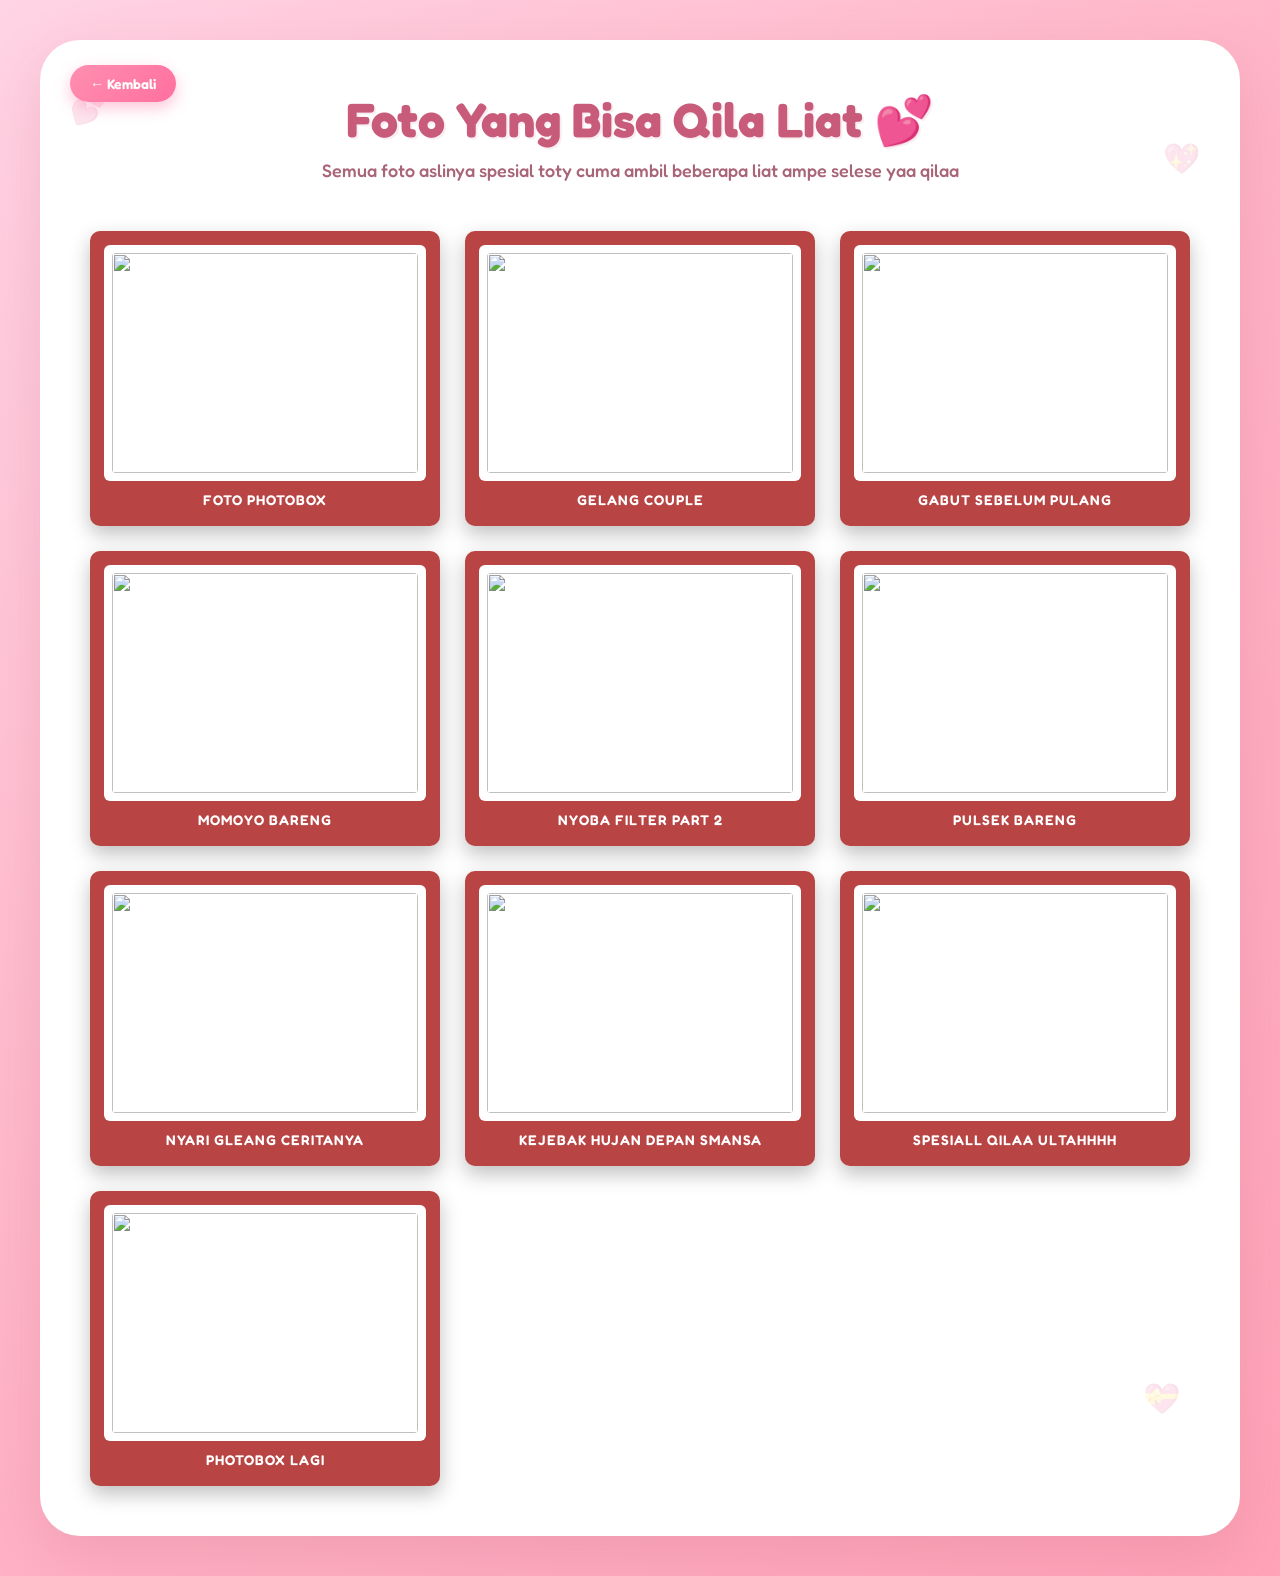
==== memori.html @ ced9bf17 "Add files via upload" ====
<!DOCTYPE html>
<html lang="id">

<head>
    <meta charset="UTF-8">
    <meta name="viewport" content="width=device-width, initial-scale=1.0">
    <title>For Qila - Valentine's Day</title>
    <link
        href="https://fonts.googleapis.com/css2?family=Fredoka:wght@400;500;600;700&family=Poppins:wght@400;500;600&display=swap"
        rel="stylesheet">
    <style>
        * {
            margin: 0;
            padding: 0;
            box-sizing: border-box;
        }

        body {
            font-family: 'Fredoka', sans-serif;
            background: linear-gradient(135deg, #ffd4e5 0%, #ffb3c6 50%, #ffa3b8 100%);
            min-height: 100vh;
            padding: 40px 20px;
            position: relative;
        }

        /* Decorative floating hearts */
        body::before,
        body::after {
            content: '💕';
            position: fixed;
            font-size: 40px;
            opacity: 0.1;
            animation: float 6s ease-in-out infinite;
            z-index: 0;
        }

        body::before {
            top: 10%;
            left: 5%;
            animation-delay: 0s;
        }

        body::after {
            bottom: 10%;
            right: 5%;
            animation-delay: 3s;
        }

        @keyframes float {

            0%,
            100% {
                transform: translateY(0px) rotate(0deg);
            }

            50% {
                transform: translateY(-20px) rotate(10deg);
            }
        }

        .container {
            max-width: 1200px;
            margin: 0 auto;
            background: #ffffff;
            border-radius: 40px;
            padding: 50px 40px;
            box-shadow: 0 20px 60px rgba(184, 88, 114, 0.2);
            position: relative;
            z-index: 1;
        }

        .header {
            text-align: center;
            margin-bottom: 50px;
        }

        .header h1 {
            font-size: 48px;
            color: #c85a7a;
            font-weight: 700;
            margin-bottom: 10px;
            text-shadow: 2px 2px 0px rgba(200, 90, 122, 0.1);
        }

        .header p {
            font-size: 18px;
            color: #a86578;
            font-weight: 500;
        }

        /* Gallery Grid Layout */
        .gallery-grid {
            display: grid;
            grid-template-columns: 1fr 1fr 1fr;
            grid-template-rows: repeat(2, 1fr);
            gap: 25px;
            max-width: 1100px;
            margin: 0 auto;
        }

        /* Left Column - 2 photos stacked */
        .photo-card:nth-child(1) {
            grid-column: 1;
            grid-row: 1;
        }

        .photo-card:nth-child(2) {
            grid-column: 1;
            grid-row: 2;
        }

        /* Center Column - 2 photos stacked */
        .photo-card:nth-child(3) {
            grid-column: 2;
            grid-row: 1;
        }

        .photo-card:nth-child(4) {
            grid-column: 2;
            grid-row: 2;
        }

        /* Right Column - 2 photos stacked */
        .photo-card:nth-child(5) {
            grid-column: 3;
            grid-row: 1;
        }

        .photo-card:nth-child(6) {
            grid-column: 3;
            grid-row: 2;
        }

        /* Photo Card Style */
        .photo-card {
            background: #c85a7a;
            border-radius: 15px;
            overflow: hidden;
            box-shadow: 0 8px 20px rgba(200, 90, 122, 0.25);
            transition: all 0.4s cubic-bezier(0.175, 0.885, 0.32, 1.275);
            cursor: pointer;
            position: relative;
        }

        .photo-card::before {
            content: '';
            position: absolute;
            top: 0;
            left: 0;
            width: 100%;
            height: 100%;
            background: rgba(255, 255, 255, 0);
            transition: background 0.3s ease;
            z-index: 1;
            pointer-events: none;
        }

        .photo-card:hover {
            transform: scale(1.05) rotate(1deg);
            box-shadow: 0 15px 35px rgba(200, 90, 122, 0.4);
            z-index: 10;
        }

        .photo-card:hover::before {
            background: rgba(255, 255, 255, 0.1);
        }

        /* POLAROID STYLE */
        .photo-card.polaroid {
            background: #b84444;
            /* merah frame */
            padding: 14px 14px 18px;
            border-radius: 10px;
            box-shadow: 0 8px 20px rgba(0, 0, 0, 0.25);
            transition: transform 0.3s ease;
        }

        .photo-card.polaroid:hover {
            transform: scale(1.03);
        }

        /* area foto */
        .polaroid-inner {
            background: #fff;
            padding: 8px;
            border-radius: 6px;
        }

        .polaroid-inner img {
            width: 100%;
            height: 220px;
            object-fit: cover;
            border-radius: 4px;
            display: block;
        }

        /* text bawah */
        .polaroid-text {
            margin-top: 10px;
            text-align: center;
            color: #fff;
            font-size: 14px;
            font-weight: 600;
            letter-spacing: 1px;
        }


        .photo-wrapper {
            width: 100%;
            height: 280px;
            overflow: hidden;
            background: #f5f5f5;
        }

        .photo-wrapper img {
            width: 100%;
            height: 100%;
            object-fit: cover;
            display: block;
            transition: transform 0.4s ease;
        }

        .photo-card:hover .photo-wrapper img {
            transform: scale(1.1);
        }

        .photo-caption {
            background: #c85a7a;
            padding: 20px;
            text-align: center;
        }

        .photo-caption p {
            color: #ffffff;
            font-size: 16px;
            font-weight: 600;
            letter-spacing: 1px;
            text-transform: uppercase;
        }

        /* Decorative elements */
        .heart-decoration {
            position: absolute;
            font-size: 30px;
            opacity: 0.15;
            pointer-events: none;
        }

        .heart-decoration:nth-of-type(1) {
            top: 50px;
            left: 30px;
            animation: float 5s ease-in-out infinite;
        }

        .heart-decoration:nth-of-type(2) {
            top: 100px;
            right: 40px;
            animation: float 6s ease-in-out infinite 1s;
        }

        .heart-decoration:nth-of-type(3) {
            bottom: 80px;
            left: 50px;
            animation: float 7s ease-in-out infinite 2s;
        }

        .heart-decoration:nth-of-type(4) {
            bottom: 120px;
            right: 60px;
            animation: float 5.5s ease-in-out infinite 1.5s;
        }

        /* Responsive Design */
        @media (max-width: 1024px) {
            .gallery-grid {
                grid-template-columns: repeat(2, 1fr);
                grid-template-rows: auto;
                gap: 20px;
            }

            .photo-card:nth-child(1),
            .photo-card:nth-child(2),
            .photo-card:nth-child(3),
            .photo-card:nth-child(4),
            .photo-card:nth-child(5),
            .photo-card:nth-child(6) {
                grid-column: auto;
                grid-row: auto;
            }

            .photo-wrapper {
                height: 250px;
            }

            .header h1 {
                font-size: 38px;
            }
        }

        @media (max-width: 768px) {
            .container {
                padding: 35px 25px;
                border-radius: 30px;
            }

            .header {
                margin-bottom: 35px;
            }

            .header h1 {
                font-size: 32px;
                margin-top: 60px;
            }

            .header p {
                font-size: 16px;
            }

            .gallery-grid {
                grid-template-columns: 1fr;
                gap: 20px;
            }

            .photo-wrapper {
                height: 300px;
            }

            .photo-caption p {
                font-size: 14px;
            }
        }

        @media (max-width: 480px) {
            body {
                padding: 20px 10px;
            }

            .container {
                padding: 25px 15px;
                border-radius: 25px;
            }

            .header h1 {
                font-size: 28px;
                padding-top: 12px;
            }

            .header p {
                font-size: 14px;
            }

            .photo-wrapper {
                height: 250px;
            }

           
            
        }

        /* Animation for page load */
        .photo-card {
            animation: fadeInUp 0.6s ease-out backwards;
        }

        .photo-card:nth-child(1) {
            animation-delay: 0.1s;
        }

        .photo-card:nth-child(2) {
            animation-delay: 0.2s;
        }

        .photo-card:nth-child(3) {
            animation-delay: 0.3s;
        }

        .photo-card:nth-child(4) {
            animation-delay: 0.4s;
        }

        .photo-card:nth-child(5) {
            animation-delay: 0.5s;
        }

        .photo-card:nth-child(6) {
            animation-delay: 0.6s;
        }

        @keyframes fadeInUp {
            from {
                opacity: 0;
                transform: translateY(30px);
            }

            to {
                opacity: 1;
                transform: translateY(0);
            }
        }

        .header {
            animation: fadeIn 0.8s ease-out;
        }

        @keyframes fadeIn {
            from {
                opacity: 0;
            }

            to {
                opacity: 1;
            }
        }

        /* Back Button */
        .back-button {
            position: absolute;
            top: 25px;
            left: 30px;
            background: linear-gradient(135deg, #ff8fb1, #ff6f9f);
            color: white;
            text-decoration: none;
            padding: 10px 20px;
            border-radius: 25px;
            font-size: 14px;
            font-weight: 600;
            box-shadow: 0 6px 15px rgba(255, 111, 159, 0.4);
            transition: all 0.3s ease;
            z-index: 20;
        }

        .back-button:hover {
            transform: translateY(-2px);
            box-shadow: 0 10px 25px rgba(255, 111, 159, 0.6);
        }

        .back-button:active {
            transform: translateY(0);
        }
    </style>
</head>

<body>
    <div class="container">
        <a href="iya.html" class="back-button">← Kembali</a>

        <!-- Decorative Hearts -->
        <div class="heart-decoration">💕</div>
        <div class="heart-decoration">💖</div>
        <div class="heart-decoration">💗</div>
        <div class="heart-decoration">💝</div>

        <!-- Header -->
        <div class="header">
            <h1>Foto Yang Bisa Qila Liat 💕</h1>
            <p>Semua foto aslinya spesial toty cuma ambil beberapa liat ampe selese yaa qilaa</p>
        </div>

        <!-- Gallery Grid -->
        <div class="gallery-grid">
           


            <!-- Photo 2 -->
            <div class="photo-card polaroid">
                <div class="polaroid-inner">
                    <img src="image/memori2.jpg" alt="">
                </div>
                <div class="polaroid-text">FOTO PHOTOBOX</div>
            </div>


            <!-- Photo 3 -->
            <div class="photo-card polaroid">
                <div class="polaroid-inner">
                    <img src="image/memori3.jpeg" alt="">
                </div>
                <div class="polaroid-text">MOMOYO BARENG</div>
            </div>


            <!-- Photo 4 -->

            <div class="photo-card polaroid">
                <div class="polaroid-inner">
                    <img src="image/memori4.jpeg" alt="">
                </div>
                <div class="polaroid-text">GELANG COUPLE</div>
            </div>

            <!-- Photo 5 -->

            <div class="photo-card polaroid">
                <div class="polaroid-inner">
                    <img src="image/memori5.jpeg" alt="">
                </div>
                <div class="polaroid-text">NYOBA FILTER PART 2</div>
            </div>

            <!-- Photo 6 -->
            <div class="photo-card polaroid">
                <div class="polaroid-inner">
                    <img src="image/memori6.jpeg" alt="">
                </div>
                <div class="polaroid-text">GABUT SEBELUM PULANG</div>
            </div>

            <!-- Photo 7 -->
            <div class="photo-card polaroid">
                <div class="polaroid-inner">
                    <img src="image/memori7.jpeg" alt="">
                </div>
                <div class="polaroid-text">PULSEK BARENG</div>
            </div>

            <!-- Photo 8 -->
            <div class="photo-card polaroid">
                <div class="polaroid-inner">
                    <img src="image/memori8.jpeg" alt="">
                </div>
                <div class="polaroid-text">NYARI GLEANG CERITANYA</div>
            </div>

            <!-- Photo 9 -->
            <div class="photo-card polaroid">
                <div class="polaroid-inner">
                    <img src="image/memori9.jpeg" alt="">
                </div>
                <div class="polaroid-text">KEJEBAK HUJAN DEPAN SMANSA</div>
            </div>

            <!-- Photo 10 -->
            <div class="photo-card polaroid">
                <div class="polaroid-inner">
                    <img src="image/memori10.jpeg" alt="">
                </div>
                <div class="polaroid-text">SPESIALL QILAA ULTAHHHH</div>
            </div>

             <!-- Photo 1 -->
            <div class="photo-card polaroid">
                <div class="polaroid-inner">
                    <img src="image/memori1.jpg" alt="">
                </div>
                <div class="polaroid-text">PHOTOBOX LAGI</div>
            </div>
        </div>
    </div>
</body>

</html>
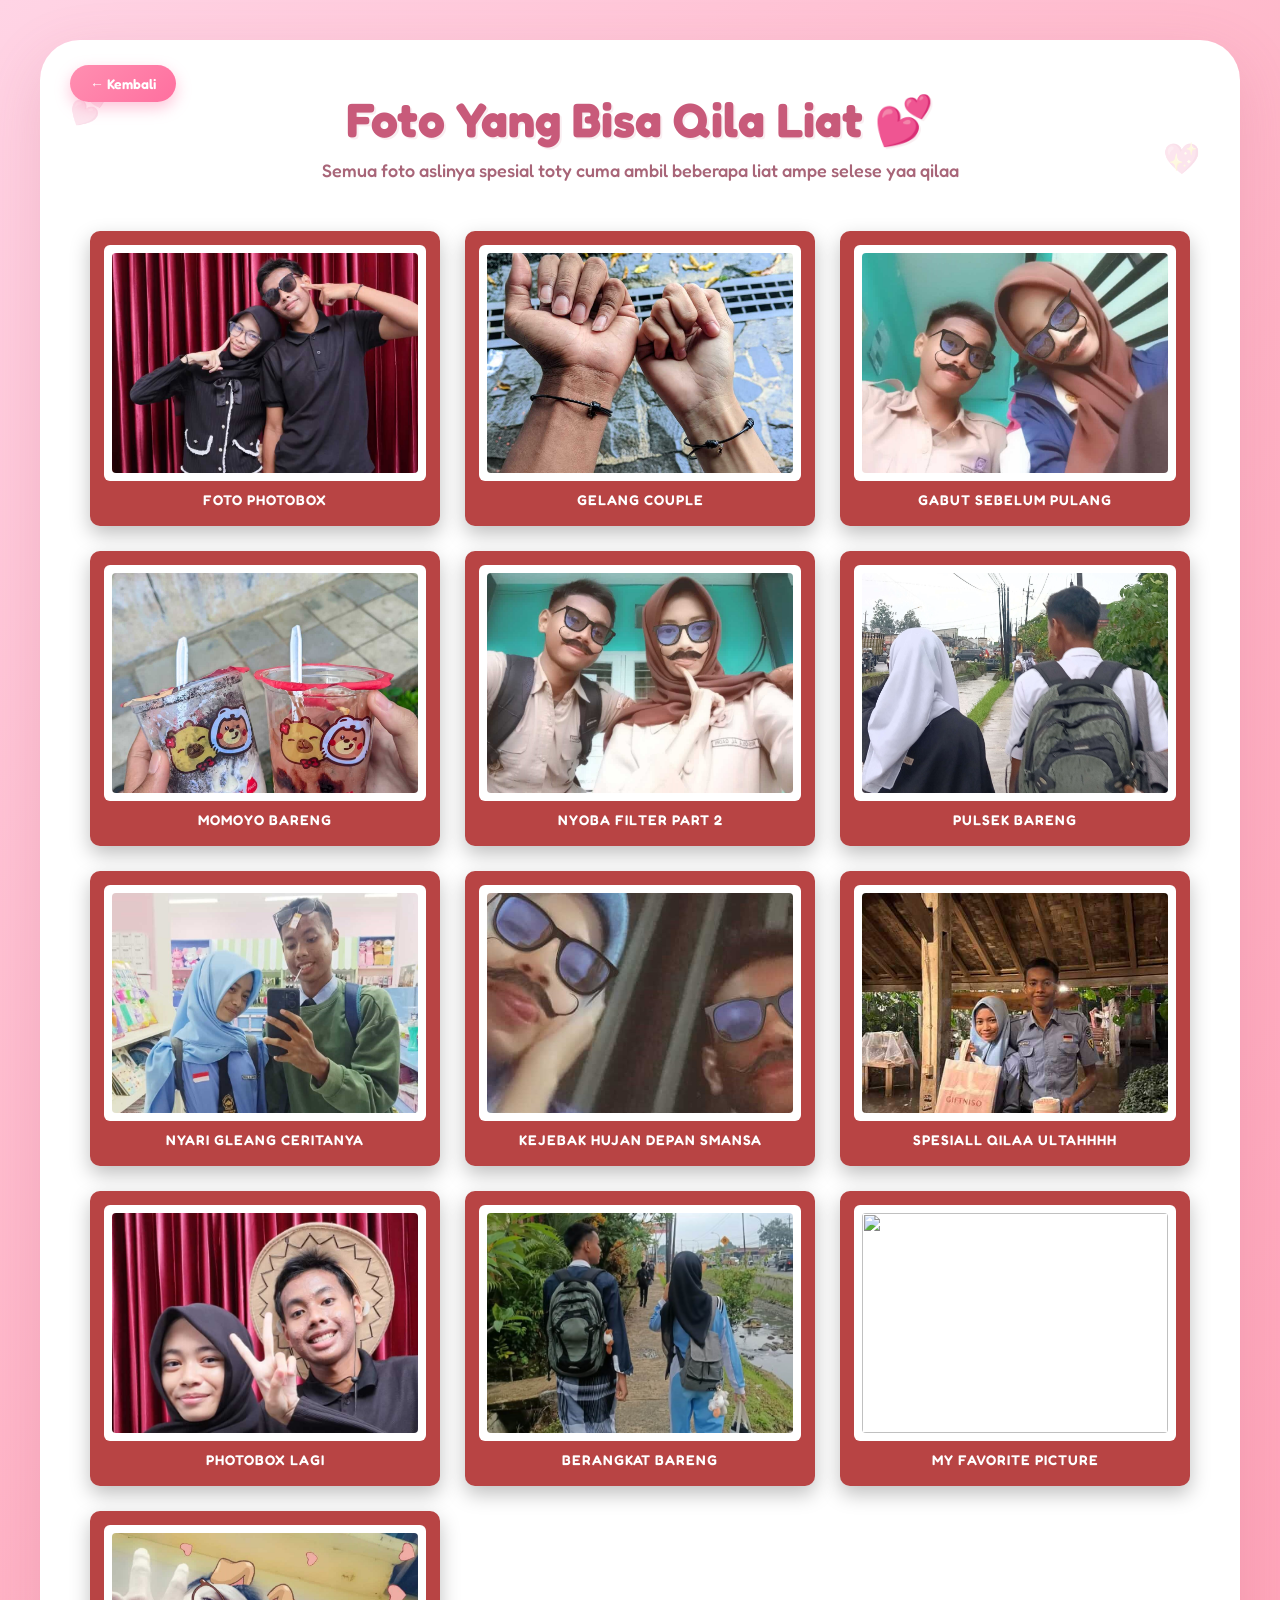
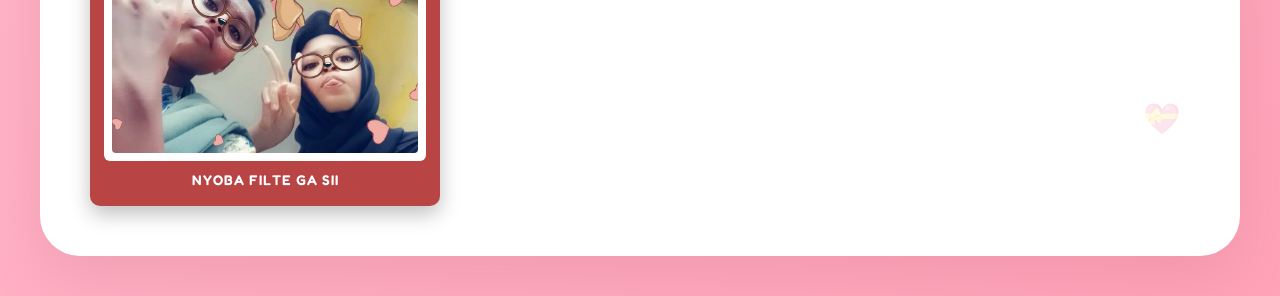
==== commit 5505f082: "Update memori.html" ====
--- a/memori.html
+++ b/memori.html
@@ -544,8 +544,33 @@
                 </div>
                 <div class="polaroid-text">PHOTOBOX LAGI</div>
             </div>
+            
+            <!-- PHOTO 11 -->
+            <div class="photo-card polaroid">
+                <div class="polaroid-inner">
+                    <img src="image/memori11.jpg" alt="">
+                </div>
+                <div class="polaroid-text">BERANGKAT BARENG</div>
+            </div>
+            
+            <!-- PHOTO 12 -->
+            <div class="photo-card polaroid">
+                <div class="polaroid-inner">
+                    <img src="image/memori3.jpg" alt="">
+                </div>
+                <div class="polaroid-text">MY FAVORITE PICTURE</div>
+            </div>
+            
+            <!-- PHOTO 13 -->
+            <div class="photo-card polaroid">
+                <div class="polaroid-inner">
+                    <img src="image/memori12.jpg" alt="">
+                </div>
+                <div class="polaroid-text">NYOBA FILTE GA SII</div>
+            </div>
         </div>
     </div>
 </body>
 
-</html>+
+</html>
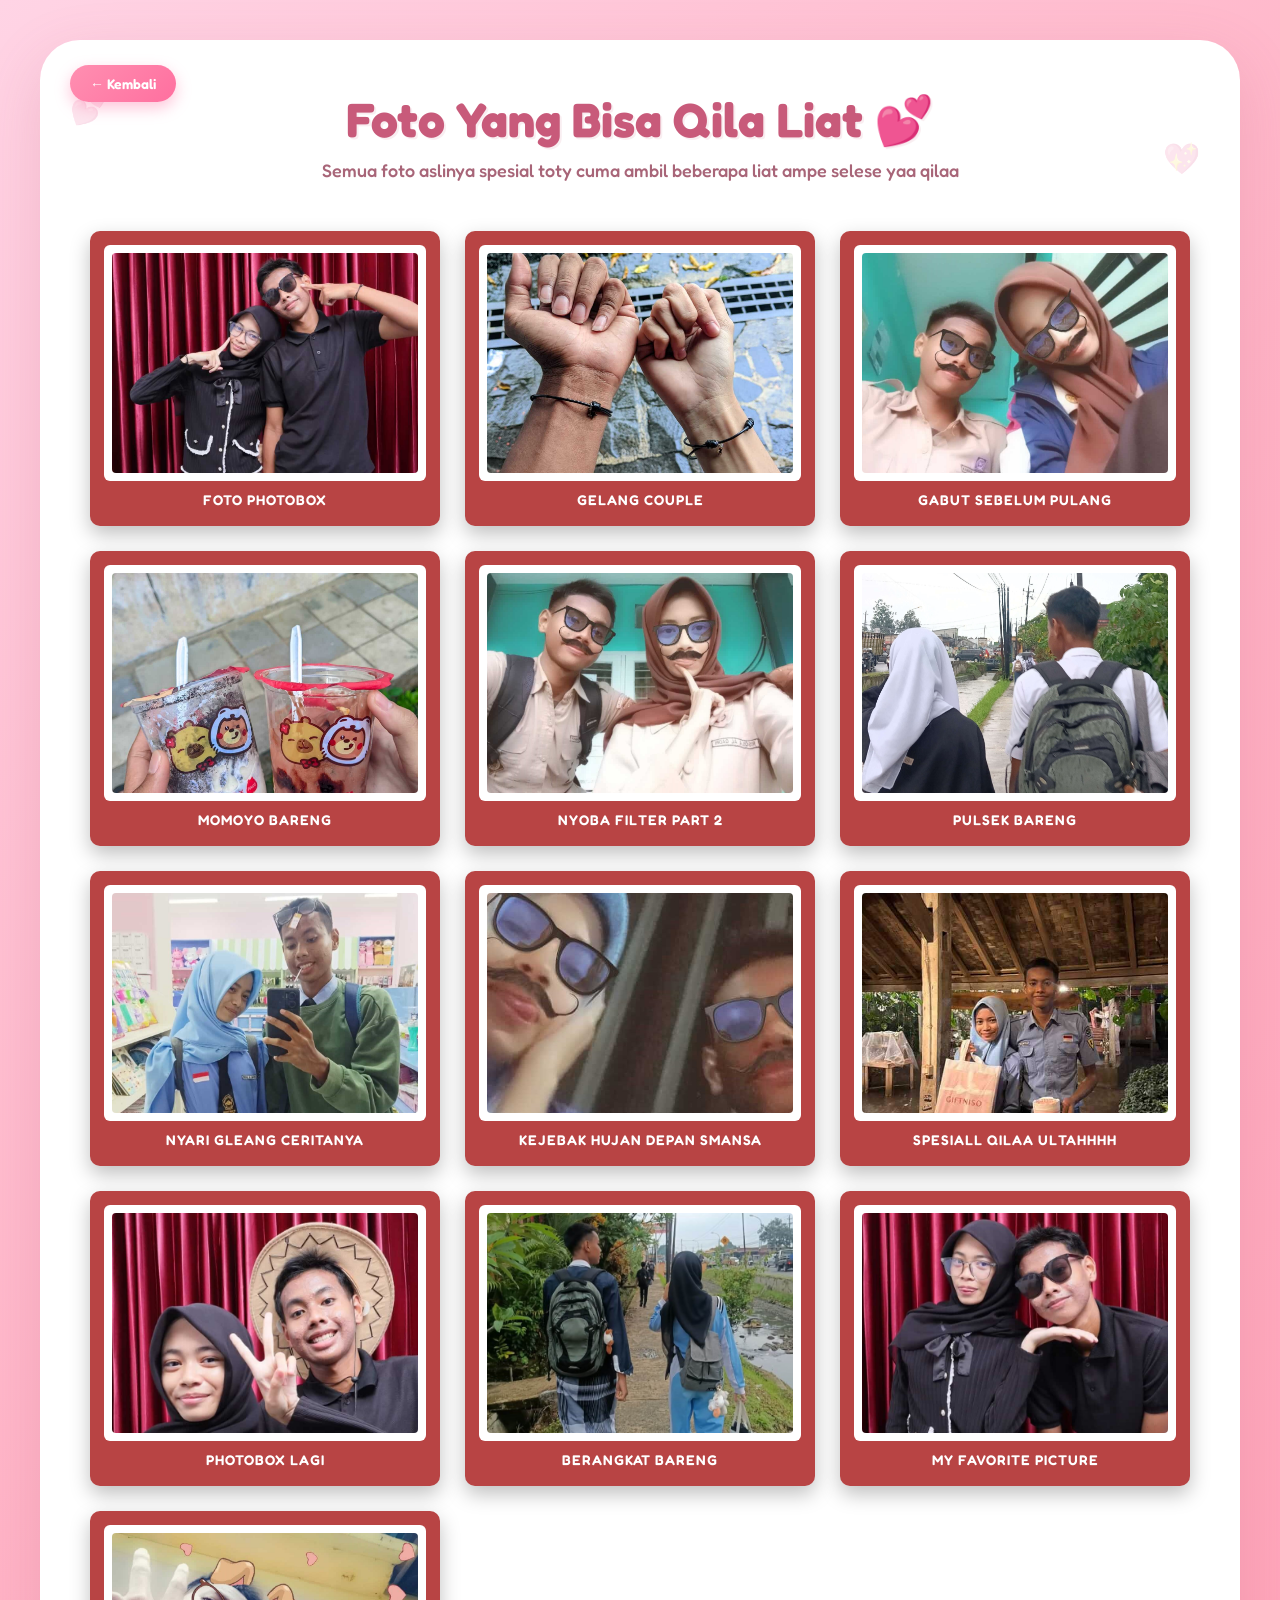
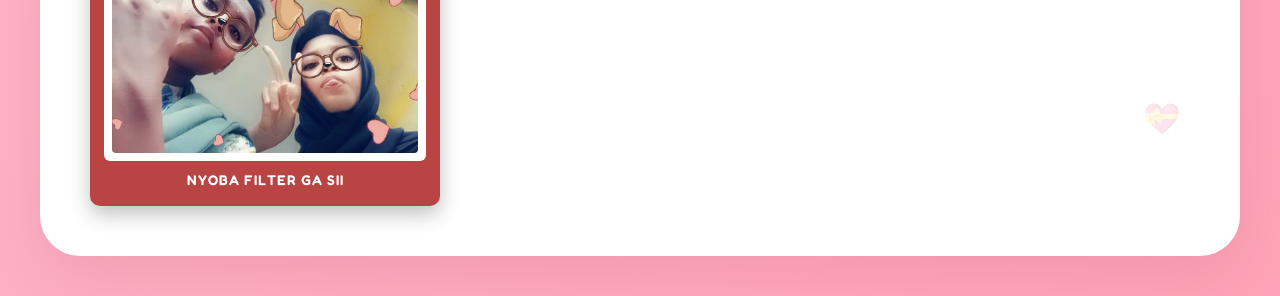
==== commit caf98eee: "Update memori.html" ====
--- a/memori.html
+++ b/memori.html
@@ -556,7 +556,7 @@
             <!-- PHOTO 12 -->
             <div class="photo-card polaroid">
                 <div class="polaroid-inner">
-                    <img src="image/memori3.jpg" alt="">
+                    <img src="image/memori13.jpg" alt="">
                 </div>
                 <div class="polaroid-text">MY FAVORITE PICTURE</div>
             </div>
@@ -566,7 +566,7 @@
                 <div class="polaroid-inner">
                     <img src="image/memori12.jpg" alt="">
                 </div>
-                <div class="polaroid-text">NYOBA FILTE GA SII</div>
+                <div class="polaroid-text">NYOBA FILTER GA SII</div>
             </div>
         </div>
     </div>
@@ -574,3 +574,5 @@
 
 
 </html>
+
+
